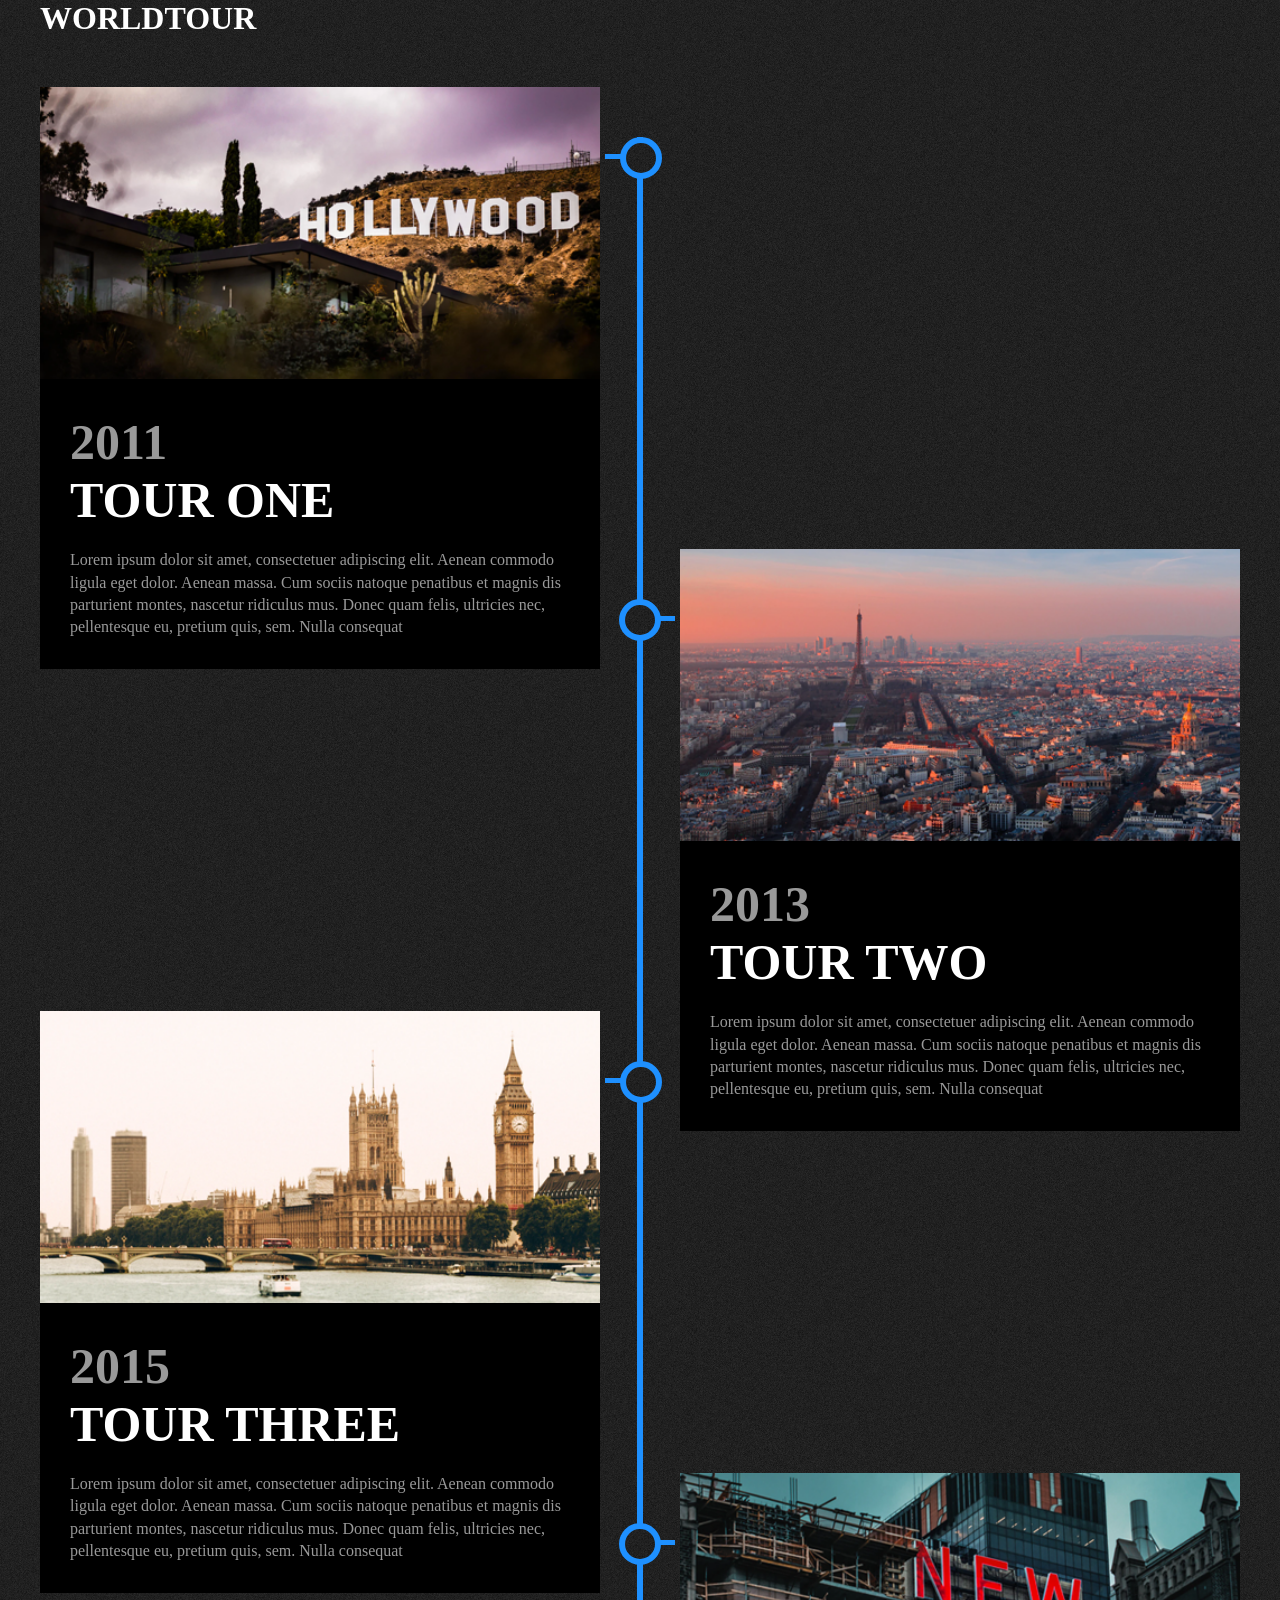
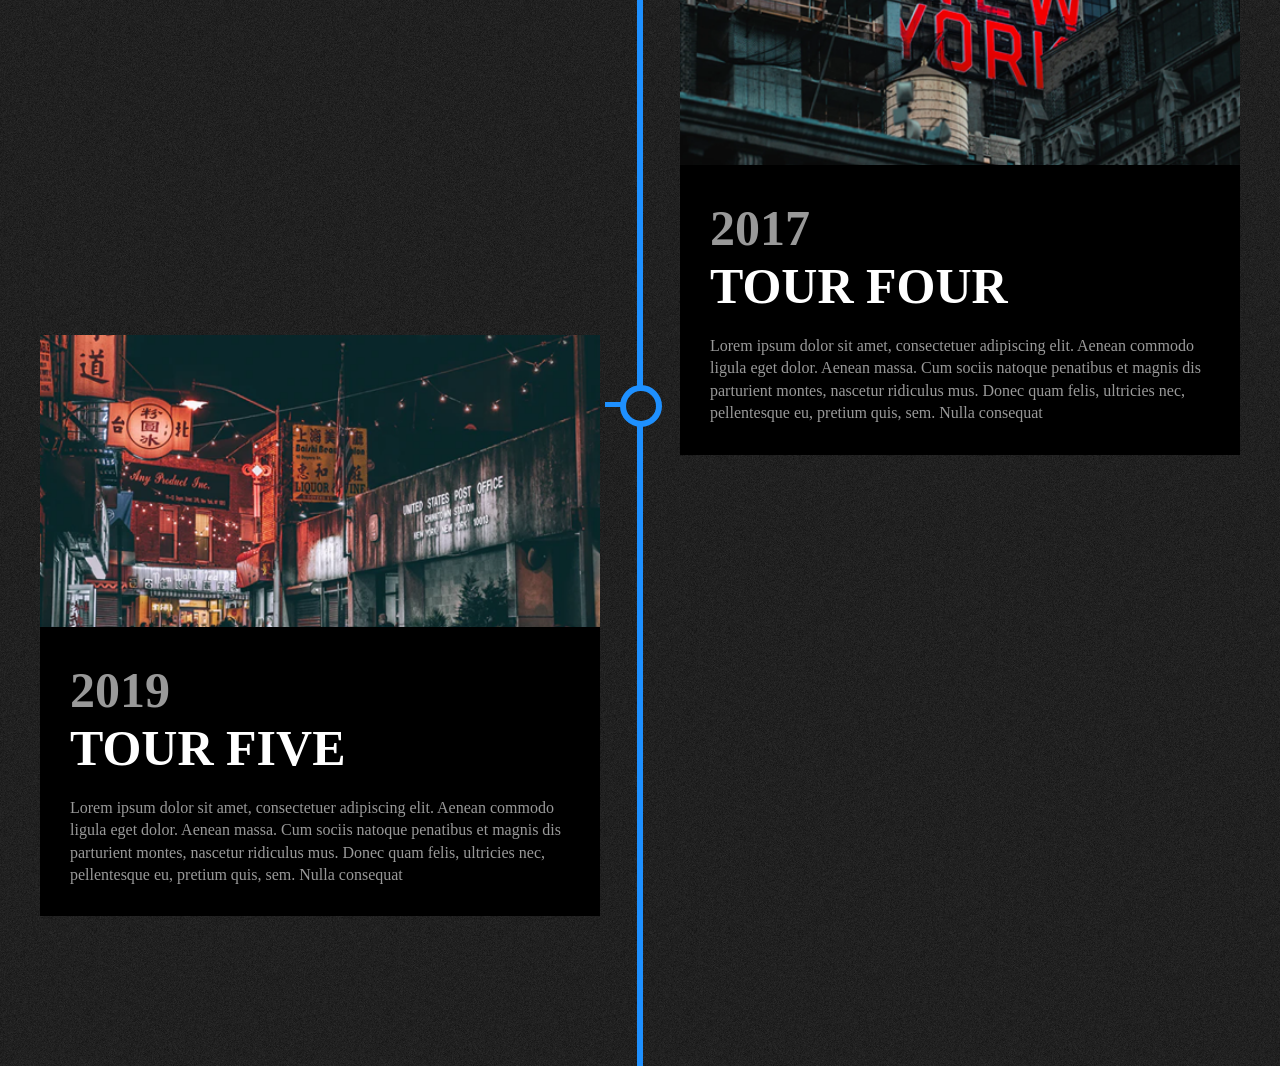
==== html_css9/index.html @ ad652e42 "complete files for lecture 9" ====
<!DOCTYPE html>
<html>
    <head>
        <title>W O R L D T O U R</title>
        <link rel="stylesheet" href="style.css">
    </head>
    <body>
        <div class="wrapper">
        <h1>WORLDTOUR</h1>
            <ul class="timeline">
                <li class="timeline-item">
                    <div class="tour">
                        <img class="tour-cover" src="images/cover01.png">
                        <div class="tour-contents">
                            <h2>
                                <strong>2011</strong>
                                TOUR ONE
                            </h2>
                            <p>
                                Lorem ipsum dolor sit amet, consectetuer adipiscing elit. Aenean commodo ligula eget dolor. Aenean massa. Cum sociis natoque penatibus et magnis dis parturient montes, nascetur ridiculus mus. Donec quam felis, ultricies nec, pellentesque eu, pretium quis, sem. Nulla consequat
                            </p>
                        </div>
                    </div>
                </li>
                
                <li class="timeline-item">
                    <div class="tour">
                        <img class="tour-cover" src="images/cover02.png">
                        <div class="tour-contents">
                            <h2>
                                <strong>2013</strong>
                                TOUR TWO
                            </h2>
                            <p>
                                Lorem ipsum dolor sit amet, consectetuer adipiscing elit. Aenean commodo ligula eget dolor. Aenean massa. Cum sociis natoque penatibus et magnis dis parturient montes, nascetur ridiculus mus. Donec quam felis, ultricies nec, pellentesque eu, pretium quis, sem. Nulla consequat
                            </p>
                        </div>
                    </div>
                </li>

                <li class="timeline-item">
                    <div class="tour">
                        <img class="tour-cover" src="images/cover03.png">
                        <div class="tour-contents">
                            <h2>
                                <strong>2015</strong>
                                TOUR THREE
                            </h2>
                            <p>
                                Lorem ipsum dolor sit amet, consectetuer adipiscing elit. Aenean commodo ligula eget dolor. Aenean massa. Cum sociis natoque penatibus et magnis dis parturient montes, nascetur ridiculus mus. Donec quam felis, ultricies nec, pellentesque eu, pretium quis, sem. Nulla consequat
                            </p>
                        </div>
                    </div>
                </li>

                <li class="timeline-item">
                    <div class="tour">
                        <img class="tour-cover" src="images/cover04.png">
                        <div class="tour-contents">
                            <h2>
                                <strong>2017</strong>
                                TOUR FOUR
                            </h2>
                            <p>
                                Lorem ipsum dolor sit amet, consectetuer adipiscing elit. Aenean commodo ligula eget dolor. Aenean massa. Cum sociis natoque penatibus et magnis dis parturient montes, nascetur ridiculus mus. Donec quam felis, ultricies nec, pellentesque eu, pretium quis, sem. Nulla consequat
                            </p>
                        </div>
                    </div>
                </li>

                <li class="timeline-item">
                    <div class="tour">
                        <img class="tour-cover" src="images/cover05.png">
                        <div class="tour-contents">
                            <h2>
                                <strong>2019</strong>
                                TOUR FIVE
                            </h2>
                            <p>
                                Lorem ipsum dolor sit amet, consectetuer adipiscing elit. Aenean commodo ligula eget dolor. Aenean massa. Cum sociis natoque penatibus et magnis dis parturient montes, nascetur ridiculus mus. Donec quam felis, ultricies nec, pellentesque eu, pretium quis, sem. Nulla consequat
                            </p>
                        </div>
                    </div>
                </li>
            </ul>
        </div>

    </body>
</html>
---- html_css9/style.css ----
body, ul, h1, h2, p {
    margin: 0;
    padding: 0;
}

li {
    list-style-type: none;
}

body {
    background-color: #0e0e0e;
    background-image: url(images/bg.png);
    color: white;
}

.wrapper {
    width: 1200px;
    margin: 0 auto;
}

.timeline {
    padding: 50px 0;
    margin: 0 -40px;
    position: relative;
}

.timeline:before {
    content:"";
    background-color: dodgerblue;
    position: absolute;
    left: 50%;
    top: 0;
    bottom:0;
    transform: translateX(-50%);
    width: 6px;
    margin: 100px 0 -100px;
}

.timeline-item {
    width: 50%;
    padding: 0 40px;
    box-sizing: border-box;
    position: relative;
}

.timeline-item:before {
    content: "";
    /* background-color: transparent; */
    background-image: url(images/bg.png);
    position: absolute;
    right: 0;
    width: 30px;
    height: 30px;
    border-radius: 50px;
    border: 6px solid dodgerblue;
    margin: 50px -21.5px;
}

.timeline-item:after {
    content:"";
    background-color: dodgerblue;
    position: absolute;
    right: 0;
    top: 67px;
    width:20px;
    height: 5px;
    margin-right: 15px;
}

.timeline-item:nth-child(2n) {
    margin-left: auto;
    margin-top: -120px;
    margin-bottom: -120px;
}


.timeline-item:nth-child(2n):before {
    content: "";
    left: 0;
}


.timeline-item:nth-child(2n):after {
    content: "";
    left: 15px;
}

.tour {
    background-color: #000;
    min-height: 400px;
}

.tour-cover{
    width:100%;
}

.tour-contents {
    padding:30px;
}

.tour-contents h2 {
    margin-bottom: 20px;
    font-size: 50px;
}

.tour-contents h2 strong {
    display: block;
    color: #999;
}

.tour-contents p {
    color: #999;
    line-height: 1.4;
}
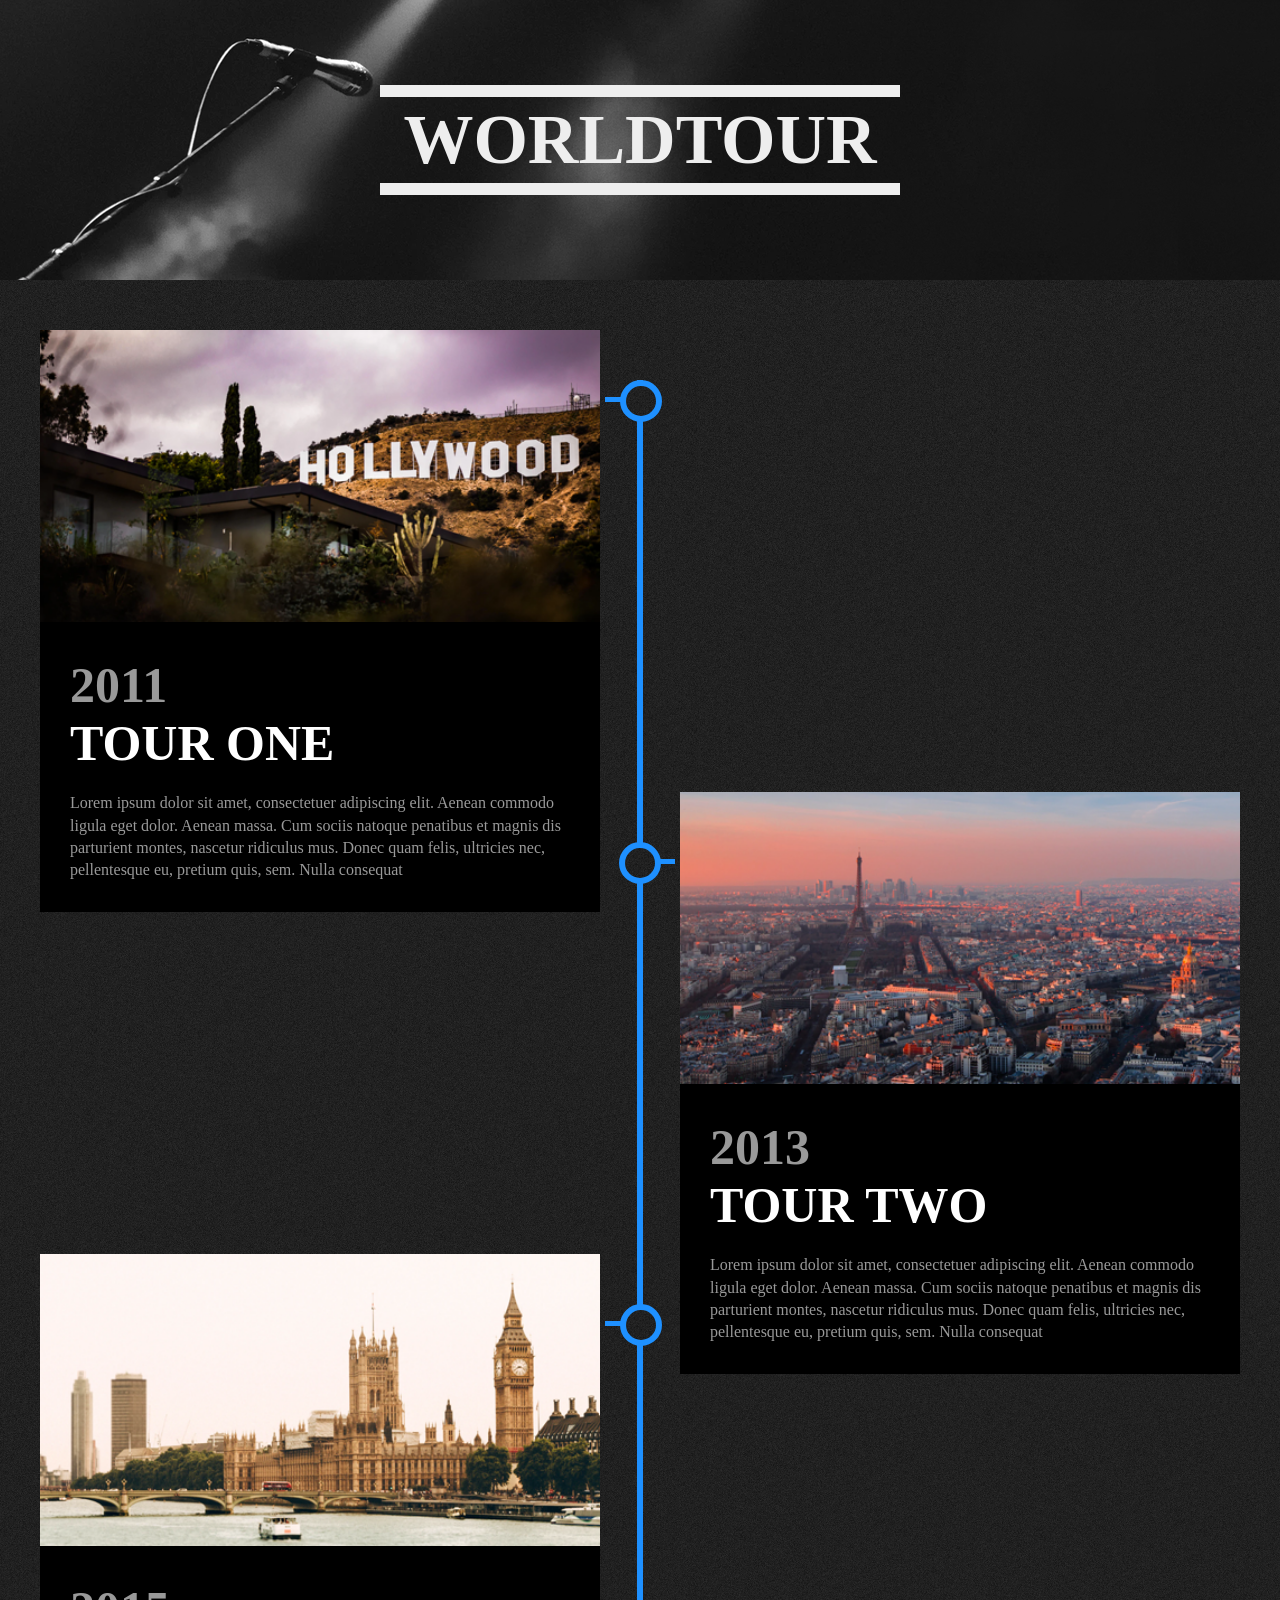
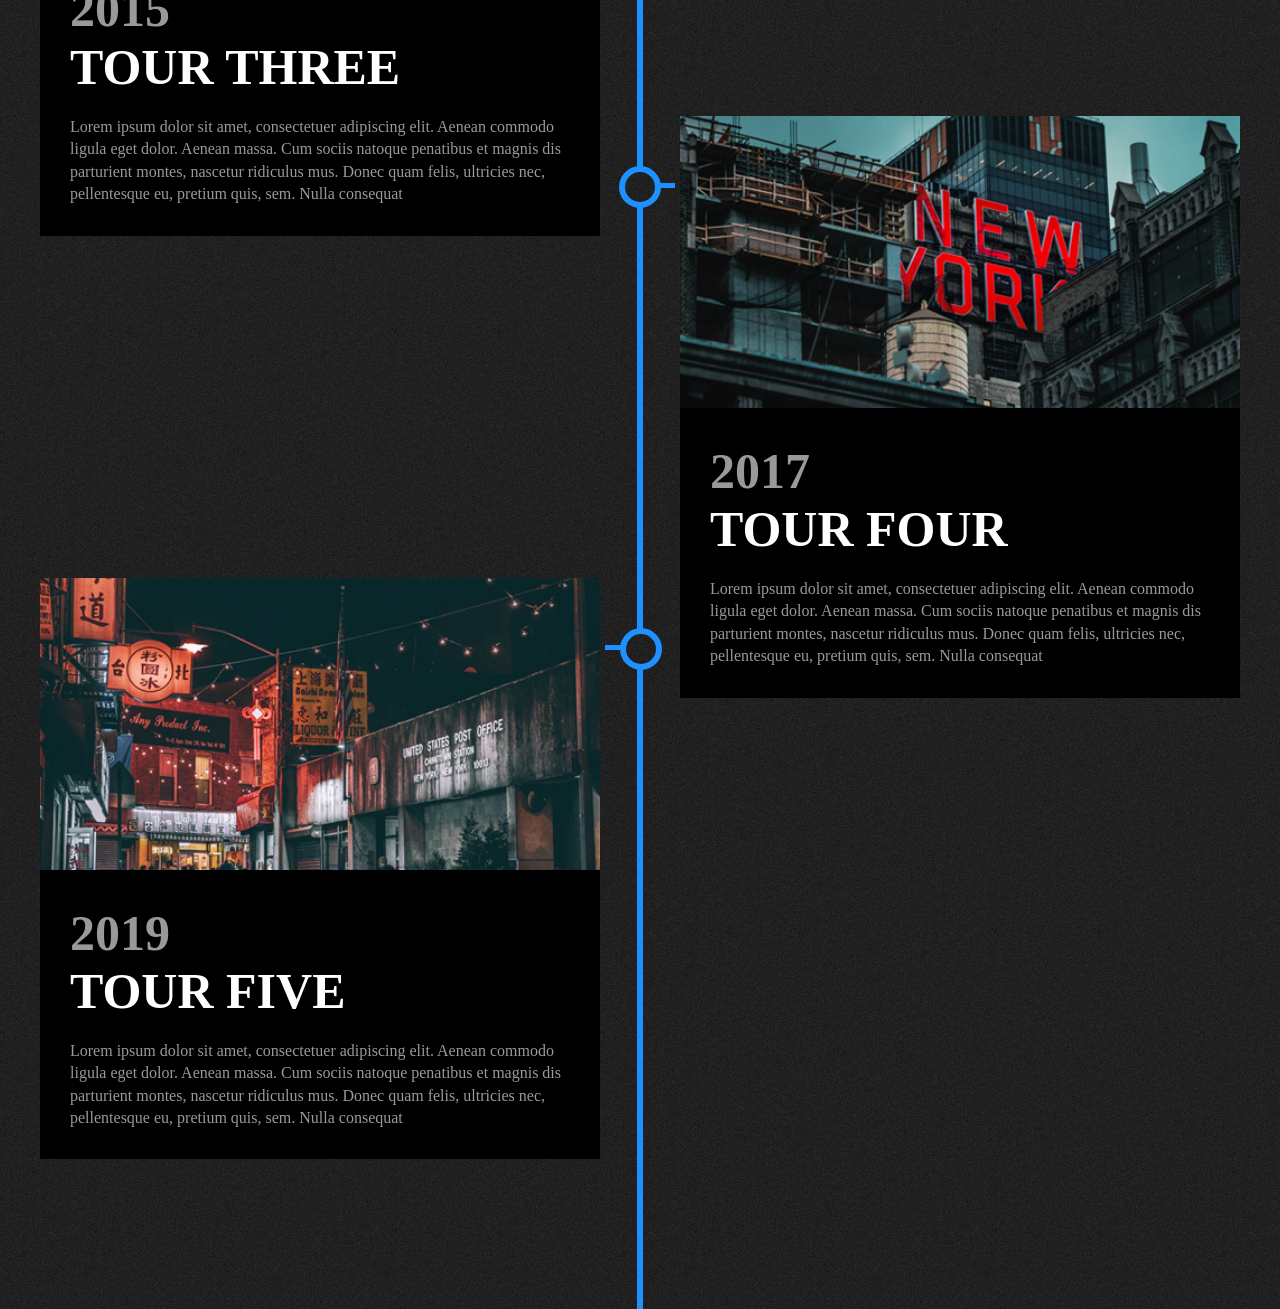
==== commit 0f92e52a: "wrap up project" ====
--- a/html_css9/index.html
+++ b/html_css9/index.html
@@ -2,11 +2,13 @@
 <html>
     <head>
         <title>W O R L D T O U R</title>
+        <meta name="viewport" content="width=device-width, initial-scale=1.0"> 
         <link rel="stylesheet" href="style.css">
     </head>
     <body>
+        <h1 class="title">WORLDTOUR</h1>
+
         <div class="wrapper">
-        <h1>WORLDTOUR</h1>
             <ul class="timeline">
                 <li class="timeline-item">
                     <div class="tour">
--- a/html_css9/style.css
+++ b/html_css9/style.css
@@ -1,6 +1,10 @@
 body, ul, h1, h2, p {
     margin: 0;
     padding: 0;
+}
+
+h1 {
+    line-height: 1;
 }
 
 li {
@@ -14,8 +18,44 @@
 }
 
 .wrapper {
-    width: 1200px;
+    max-width: 1200px;
     margin: 0 auto;
+    padding: 0 40px;
+}
+
+.title {
+    background-image: url(images/cover.png);
+    background-size: cover;
+    background-position: center;
+
+    height: 280px;
+    line-height: 280px;
+
+    text-align: center;
+    font-size: 70px;
+    font-weight: bold;
+    color: #eee;
+
+    position: relative;
+}
+
+.title::before,
+.title::after {
+    content: "";
+    position: absolute;
+    left: 50%;
+    width: 520px;
+    height: 12px;
+    margin-left: -260px;
+    background-color: #eee;
+}
+
+.title::before {
+    top: 85px;
+}
+
+.title::after {
+    bottom: 85px;
 }
 
 .timeline {
@@ -111,4 +151,27 @@
 .tour-contents p {
     color: #999;
     line-height: 1.4;
+}
+
+@media (max-width:720px) {
+    .timeline-item:nth-child(2n),
+    .timeline-item {
+        width: auto;
+        margin: 0 0 40px 50px;
+    }
+
+    .timeline:before {
+        content: "";
+        left: 47px;
+        transform: none;
+    }
+
+    .timeline-item:before {
+        left: 0;
+    }
+
+    .timeline-item:after {
+        left:15px;
+    }
+
 }
